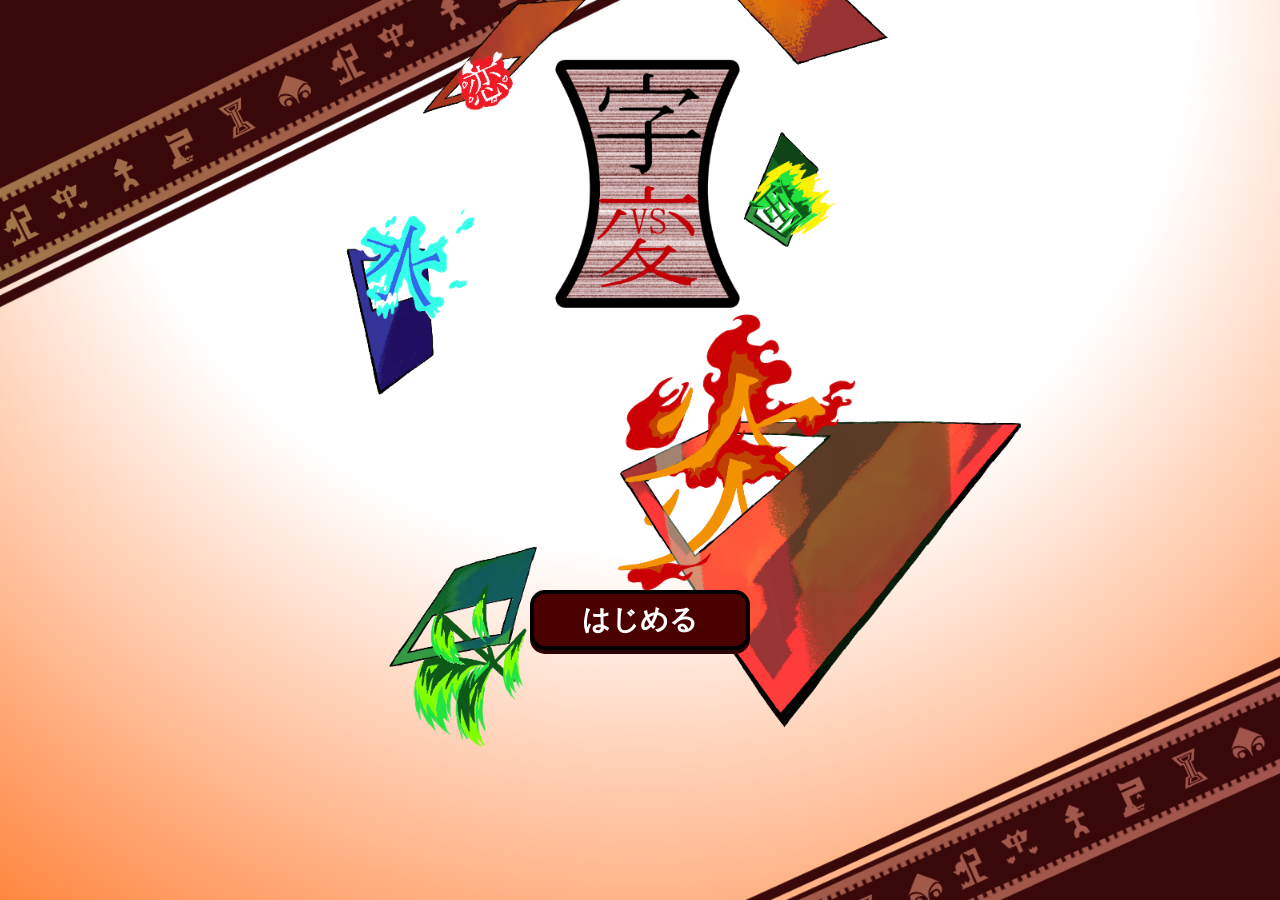
==== index.html @ 64dc3cd3 "Add files via upload" ====
<!DOCTYPE html>
<html lang="ja">
<head>
<meta charset="UTF-8">
<meta name="viewport" content="width=device-width, initial-scale=1.0">
<title>字変 - Preview</title>

<style>

/* ======================
   全体設定
====================== */
body{
  margin:0;
  height:100vh;
  overflow:hidden;
}

/* ======================
   背景
====================== */
.bg{
  position:absolute;
  width:100%;
  height:100%;

  background:
  radial-gradient(
    circle at top,
    #ffffff 0%,
    #ffffff 50%,
    #ff8640 100%
  );

  z-index:0;
}

/* ======================
   フレーム
====================== */
.frame{
  position:absolute;
  width:100%;
  height:100%;

  background:url("images/frame.png") center/cover no-repeat;

  z-index:2;

  pointer-events:none;
}

/* ======================
   中央カード
====================== */
.card{
  position:absolute;

  top:35%;
  left:50%;

  width:120vw;
  max-width:1600px;

  transform:translate(-50%, -50%);

  z-index:3;

  animation:
    float 3s ease-in-out infinite,
    breath 2.5s ease-in-out infinite;
}

/* 浮遊 */
@keyframes float{
  0%{
    transform:translate(-50%, -50%) translateY(0px);
  }

  50%{
    transform:translate(-50%, -50%) translateY(-42px);
  }

  100%{
    transform:translate(-50%, -50%) translateY(0px);
  }
}

/* 拡大縮小 */
@keyframes breath{
  0%{
    transform:translate(-50%, -50%) scale(1);
  }

  50%{
    transform:translate(-50%, -50%) scale(1.1);
  }

  100%{
    transform:translate(-50%, -50%) scale(1);
  }
}

/* ======================
   共通ぷにっ演出
====================== */
.puni{
  transition:transform 0.08s;
}

.puni:active{
  transform:translateX(-50%) scale(0.88);
}

/* ======================
   はじめるボタン
====================== */
.start-btn{
  position:absolute;

  bottom:250px;
  left:50%;

  transform:translateX(-50%);

  width:220px;
  height:60px;

  border:4px solid #000000;
  border-radius:15px;

  background:#4b0000;
  color:rgb(255, 255, 255);

  font-size:28px;
  font-weight:bold;

  cursor:pointer;

  box-shadow:0 4px 0 #2a0000;

  z-index:999;

  transition:0.15s;
}

.start-btn:hover{
  transform:translateX(-50%) scale(1.05);
}

.start-btn:active{
  transform:translateX(-50%) scale(0.95);
}
@media (max-width:768px){

  .card{
    width:120vw;
    top:40%;
  }

  .start-btn{
    bottom:140px;
  }

}
</style>
</head>

<body>

<!-- 背景 -->
<div class="bg"></div>

<!-- フレーム -->
<div class="frame"></div>

<!-- カード -->
<img src="images/card.png" class="card">

<!-- はじめるボタン -->
<button
class="start-btn puni"
onclick="location.href='home.html'">
  はじめる
</button>

</body>
</html>
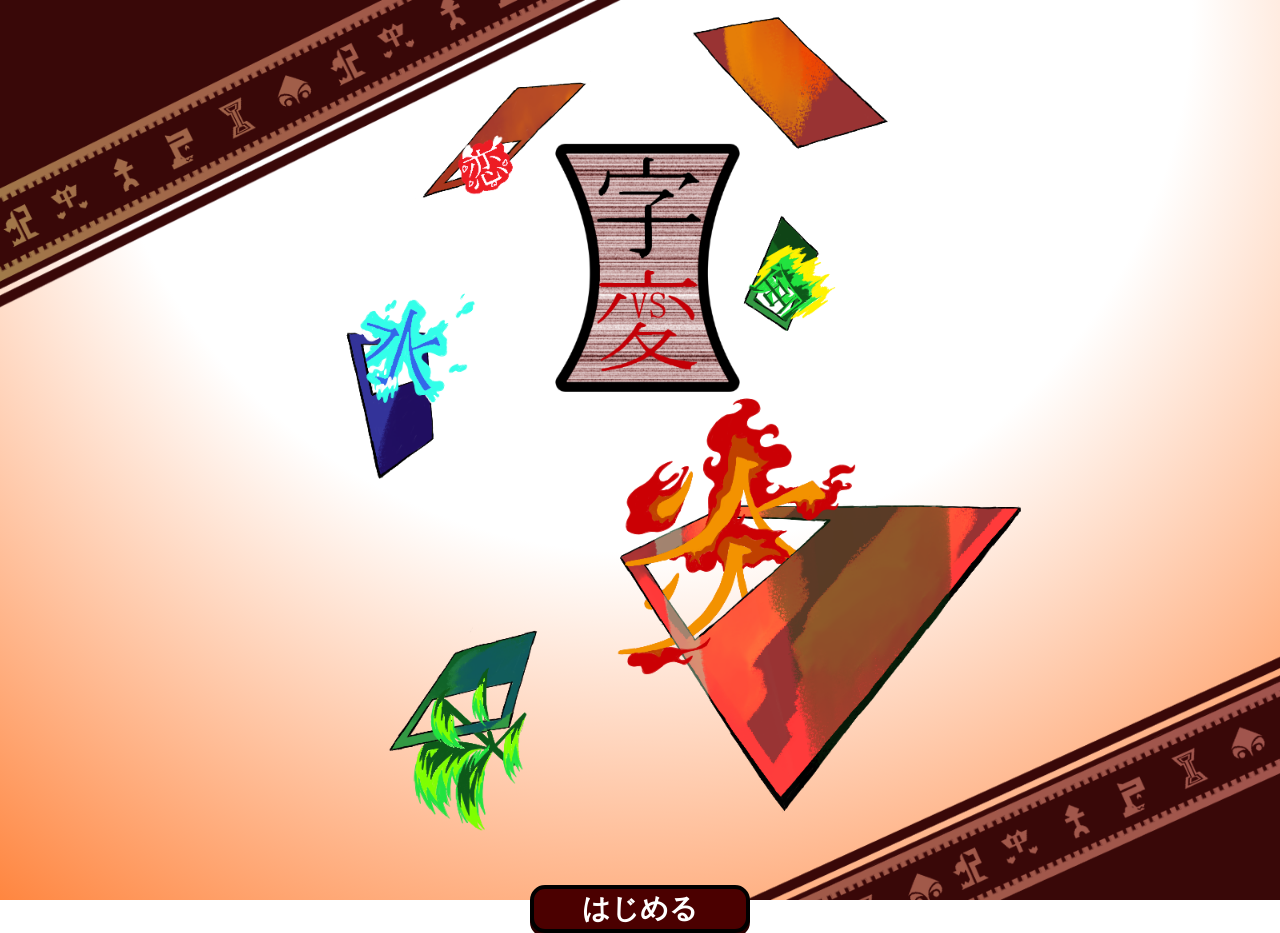
==== commit 156d7746: "Add files via upload" ====
--- a/index.html
+++ b/index.html
@@ -2,187 +2,90 @@
 <html lang="ja">
 <head>
 <meta charset="UTF-8">
-<meta name="viewport" content="width=device-width, initial-scale=1.0">
+<meta name="viewport" content="width=device-width, initial-scale=1.0, viewport-fit=cover">
 <title>字変 - Preview</title>
-
 <style>
-
-/* ======================
-   全体設定
-====================== */
-body{
-  margin:0;
-  height:100vh;
-  overflow:hidden;
+body {
+  margin: 0;
+  height: 100dvh;
+  overflow: hidden;
+  display: flex;
+  flex-direction: column;
+  align-items: center;
+  justify-content: center;
+  padding-top: env(safe-area-inset-top);
+  padding-bottom: env(safe-area-inset-bottom);
+}
+.bg {
+  position: absolute;
+  width: 100%;
+  height: 100%;
+  background: radial-gradient(circle at top, #ffffff 0%, #ffffff 50%, #ff8640 100%);
+  z-index: 0;
+}
+.frame {
+  position: absolute;
+  width: 100%;
+  height: 100%;
+  background: url("images/frame.png") center/cover no-repeat;
+  z-index: 2;
+  pointer-events: none;
+}
+.content {
+  position: relative;
+  z-index: 3;
+  display: flex;
+  flex-direction: column;
+  align-items: center;
+  justify-content: center;
+  gap: 6vh;
+  height: 100%;
+}
+.card {
+  width: 120vw;
+  max-width: 1600px;
+  animation: floatBreath 3s ease-in-out infinite;
 }
 
-/* ======================
-   背景
-====================== */
-.bg{
-  position:absolute;
-  width:100%;
-  height:100%;
-
-  background:
-  radial-gradient(
-    circle at top,
-    #ffffff 0%,
-    #ffffff 50%,
-    #ff8640 100%
-  );
-
-  z-index:0;
+/* floatとbreathを1つに統合 */
+@keyframes floatBreath {
+  0%   { transform: translateY(0px)   scale(1);   }
+  50%  { transform: translateY(-20px) scale(1.05); }
+  100% { transform: translateY(0px)   scale(1);   }
 }
 
-/* ======================
-   フレーム
-====================== */
-.frame{
-  position:absolute;
-  width:100%;
-  height:100%;
+.start-btn {
+  width: 220px;
+  height: 60px;
+  border: 4px solid #000000;
+  border-radius: 15px;
+  background: #4b0000;
+  color: rgb(255, 255, 255);
+  font-size: 28px;
+  font-weight: bold;
+  cursor: pointer;
+  box-shadow: 0 4px 0 #2a0000;
+  transition: 0.15s;
+}
+.start-btn:hover { transform: scale(1.05); }
+.start-btn:active { transform: scale(0.95); }
 
-  background:url("images/frame.png") center/cover no-repeat;
-
-  z-index:2;
-
-  pointer-events:none;
-}
-
-/* ======================
-   中央カード
-====================== */
-.card{
-  position:absolute;
-
-  top:35%;
-  left:50%;
-
-  width:120vw;
-  max-width:1600px;
-
-  transform:translate(-50%, -50%);
-
-  z-index:3;
-
-  animation:
-    float 3s ease-in-out infinite,
-    breath 2.5s ease-in-out infinite;
-}
-
-/* 浮遊 */
-@keyframes float{
-  0%{
-    transform:translate(-50%, -50%) translateY(0px);
-  }
-
-  50%{
-    transform:translate(-50%, -50%) translateY(-42px);
-  }
-
-  100%{
-    transform:translate(-50%, -50%) translateY(0px);
-  }
-}
-
-/* 拡大縮小 */
-@keyframes breath{
-  0%{
-    transform:translate(-50%, -50%) scale(1);
-  }
-
-  50%{
-    transform:translate(-50%, -50%) scale(1.1);
-  }
-
-  100%{
-    transform:translate(-50%, -50%) scale(1);
-  }
-}
-
-/* ======================
-   共通ぷにっ演出
-====================== */
-.puni{
-  transition:transform 0.08s;
-}
-
-.puni:active{
-  transform:translateX(-50%) scale(0.88);
-}
-
-/* ======================
-   はじめるボタン
-====================== */
-.start-btn{
-  position:absolute;
-
-  bottom:250px;
-  left:50%;
-
-  transform:translateX(-50%);
-
-  width:220px;
-  height:60px;
-
-  border:4px solid #000000;
-  border-radius:15px;
-
-  background:#4b0000;
-  color:rgb(255, 255, 255);
-
-  font-size:28px;
-  font-weight:bold;
-
-  cursor:pointer;
-
-  box-shadow:0 4px 0 #2a0000;
-
-  z-index:999;
-
-  transition:0.15s;
-}
-
-.start-btn:hover{
-  transform:translateX(-50%) scale(1.05);
-}
-
-.start-btn:active{
-  transform:translateX(-50%) scale(0.95);
-}
-@media (max-width:768px){
-
-  .card{
-    width:120vw;
-    top:40%;
-  }
-
-  .start-btn{
-    bottom:140px;
-  }
-
+@media (max-width: 768px) {
+  .card { width: 120vw; }
 }
 </style>
 </head>
-
 <body>
 
-<!-- 背景 -->
 <div class="bg"></div>
-
-<!-- フレーム -->
 <div class="frame"></div>
 
-<!-- カード -->
-<img src="images/card.png" class="card">
-
-<!-- はじめるボタン -->
-<button
-class="start-btn puni"
-onclick="location.href='home.html'">
-  はじめる
-</button>
+<div class="content">
+  <img src="images/card.png" class="card">
+  <button class="start-btn" onclick="location.href='home.html'">
+    はじめる
+  </button>
+</div>
 
 </body>
 </html>
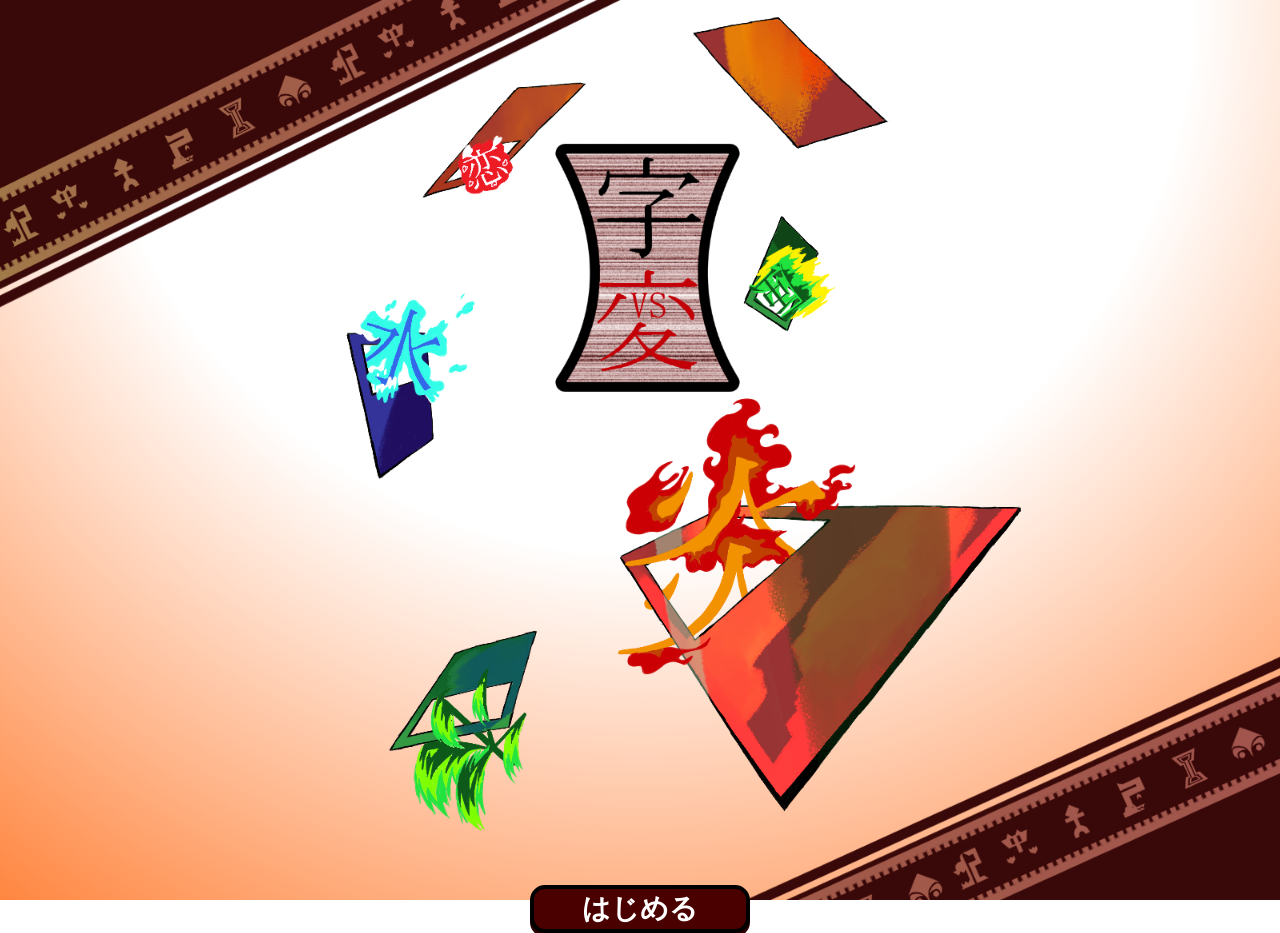
==== commit 81ee5d97: "Add files via upload" ====
--- a/index.html
+++ b/index.html
@@ -1,6 +1,8 @@
 <!DOCTYPE html>
 <html lang="ja">
 <head>
+  <link rel="apple-touch-icon" href="images/icon.png">
+<link rel="icon" href="images/icon.png">
 <meta charset="UTF-8">
 <meta name="viewport" content="width=device-width, initial-scale=1.0, viewport-fit=cover">
 <title>字変 - Preview</title>
@@ -73,6 +75,8 @@
 @media (max-width: 768px) {
   .card { width: 120vw; }
 }
+
+
 </style>
 </head>
 <body>
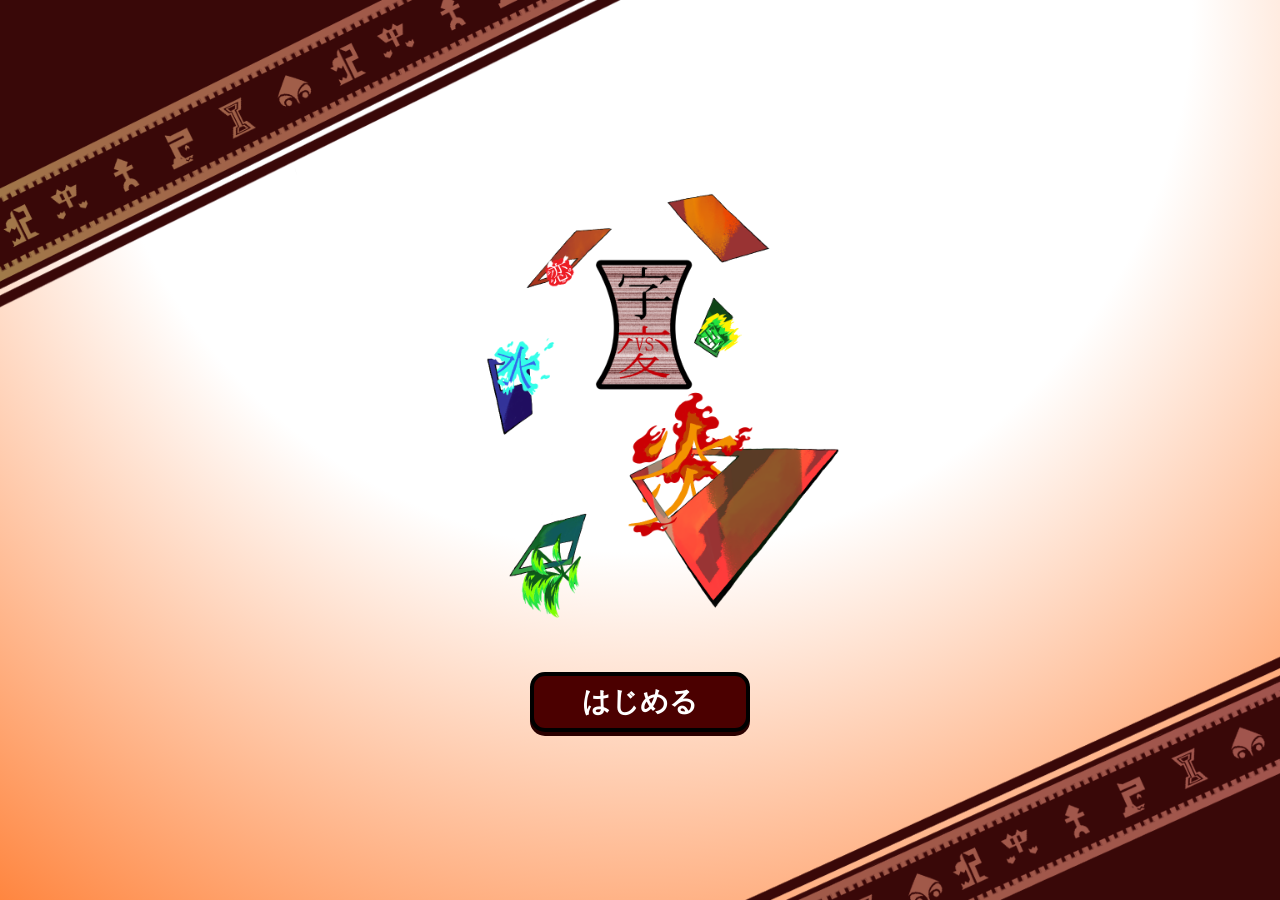
==== commit 72ef46a9: "Add files via upload" ====
--- a/index.html
+++ b/index.html
@@ -1,12 +1,14 @@
 <!DOCTYPE html>
 <html lang="ja">
 <head>
-  <link rel="apple-touch-icon" href="images/icon.png">
-<link rel="icon" href="images/icon.png">
+  <link rel="manifest" href="manifest.json">
+<link rel="apple-touch-icon" href="images/icon.png">
+<meta name="theme-color" content="#5b0000">
 <meta charset="UTF-8">
 <meta name="viewport" content="width=device-width, initial-scale=1.0, viewport-fit=cover">
 <title>字変 - Preview</title>
 <style>
+* { box-sizing: border-box; }
 body {
   margin: 0;
   height: 100dvh;
@@ -17,6 +19,7 @@
   justify-content: center;
   padding-top: env(safe-area-inset-top);
   padding-bottom: env(safe-area-inset-bottom);
+  -webkit-tap-highlight-color: transparent;
 }
 .bg {
   position: absolute;
@@ -24,6 +27,7 @@
   height: 100%;
   background: radial-gradient(circle at top, #ffffff 0%, #ffffff 50%, #ff8640 100%);
   z-index: 0;
+  pointer-events: none;
 }
 .frame {
   position: absolute;
@@ -46,50 +50,52 @@
 .card {
   width: 120vw;
   max-width: 1600px;
+  max-height: 50vh;
+  object-fit: contain;
   animation: floatBreath 3s ease-in-out infinite;
+  pointer-events: none;
 }
-
-/* floatとbreathを1つに統合 */
 @keyframes floatBreath {
-  0%   { transform: translateY(0px)   scale(1);   }
+  0%   { transform: translateY(0)   scale(1);    }
   50%  { transform: translateY(-20px) scale(1.05); }
-  100% { transform: translateY(0px)   scale(1);   }
+  100% { transform: translateY(0)   scale(1);    }
 }
-
 .start-btn {
+  position: relative;
+  z-index: 10;
+  display: inline-flex;
+  align-items: center;
+  justify-content: center;
   width: 220px;
   height: 60px;
-  border: 4px solid #000000;
+  border: 4px solid #000;
   border-radius: 15px;
   background: #4b0000;
-  color: rgb(255, 255, 255);
+  color: #fff;
   font-size: 28px;
   font-weight: bold;
+  text-decoration: none;
   cursor: pointer;
   box-shadow: 0 4px 0 #2a0000;
+  touch-action: manipulation;
+  -webkit-tap-highlight-color: transparent;
   transition: 0.15s;
 }
-.start-btn:hover { transform: scale(1.05); }
+.start-btn:hover  { transform: scale(1.05); }
 .start-btn:active { transform: scale(0.95); }
-
 @media (max-width: 768px) {
   .card { width: 120vw; }
 }
-
-
 </style>
 </head>
 <body>
-
+<audio id="bgm" src="audio/bgm_main.mp3" loop></audio>
 <div class="bg"></div>
 <div class="frame"></div>
-
 <div class="content">
   <img src="images/card.png" class="card">
-  <button class="start-btn" onclick="location.href='home.html'">
-    はじめる
-  </button>
+  <a href="home.html" class="start-btn">はじめる</a>
 </div>
-
+<script src="js/audio.js"></script>
 </body>
 </html>
